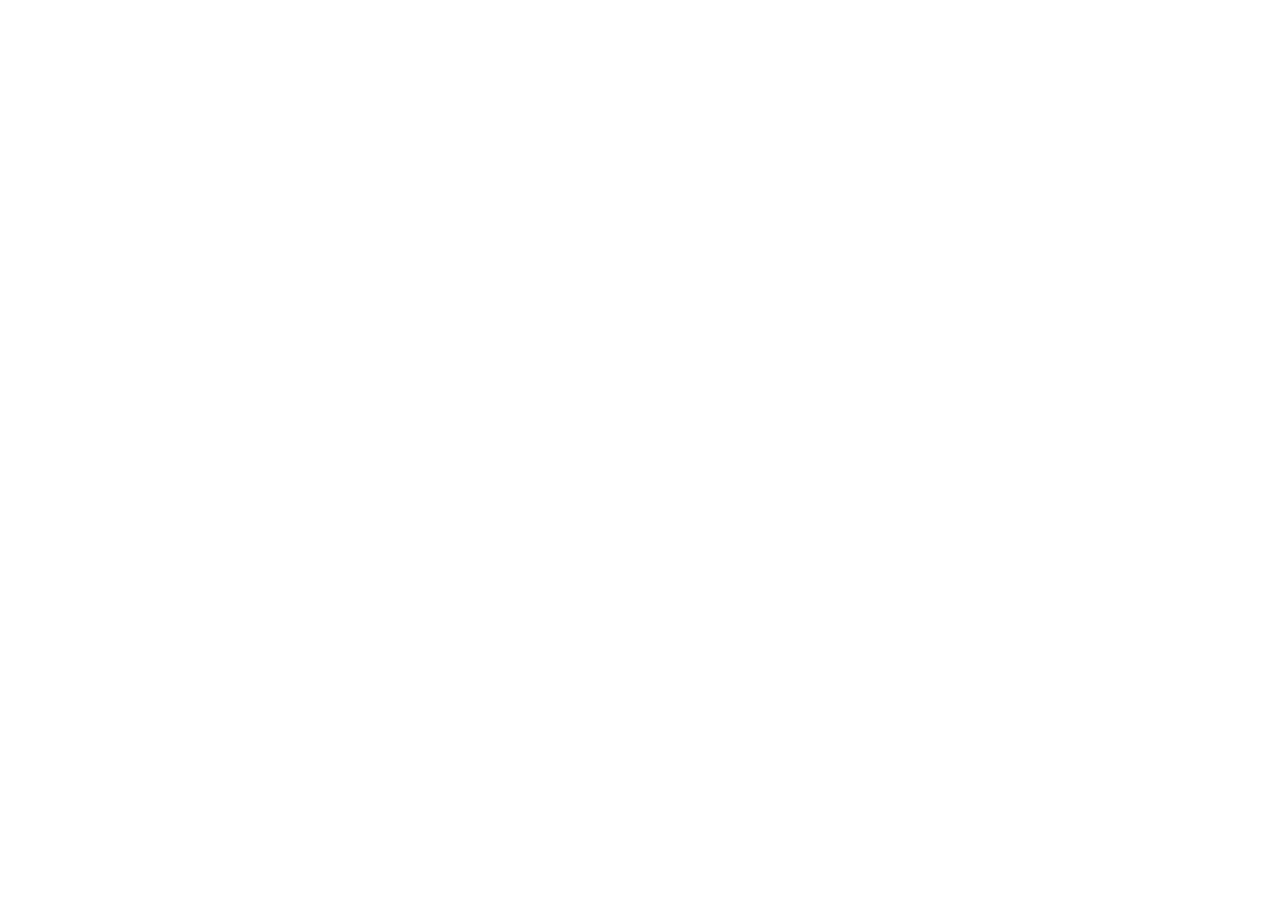
==== Exercises/cart263-E1/index.html @ 0f9216f1 "E1 : added template to new cart263/Exercises folder" ====
<!DOCTYPE html>
<html>
  <head>
    <meta charset="utf-8">
    <meta name="viewport" width=device-width, initial-scale=1.0, maximum-scale=1.0, user-scalable=0>

    <title>CHANGE THIS TITLE IN INDEX.HTML!</title>

    <!-- CSS stylesheet(s) -->
    <link rel="stylesheet" type="text/css" href="css/style.css" />

    <!-- Library script(s) -->
    <script src="js/libraries/p5.min.js"></script>
    <script src="js/libraries/p5.sound.min.js"></script>

    <!-- My script(s) -->
    <script src="js/script.js"></script>
  </head>

  <body>
    <!-- HTML would go here if needed. -->
  </body>

</html>
---- Exercises/cart263-E1/css/style.css ----
/*********************************************

Here is a description of any special CSS used.
In this case it's just padding and margin to 0
and then centring the canvas (and anything else)
using the CSS Grid.

Also hides overflow.

**********************************************/

body {
  padding: 0;
  margin: 0;
  display: grid; /* Set up the grid and justify/align to center */
  justify-content: center;
  align-content: center;
  height: 100vh; /* Body is the height of the viewport */
  overflow: hidden; /* Hide anything that goes off the window size */
}
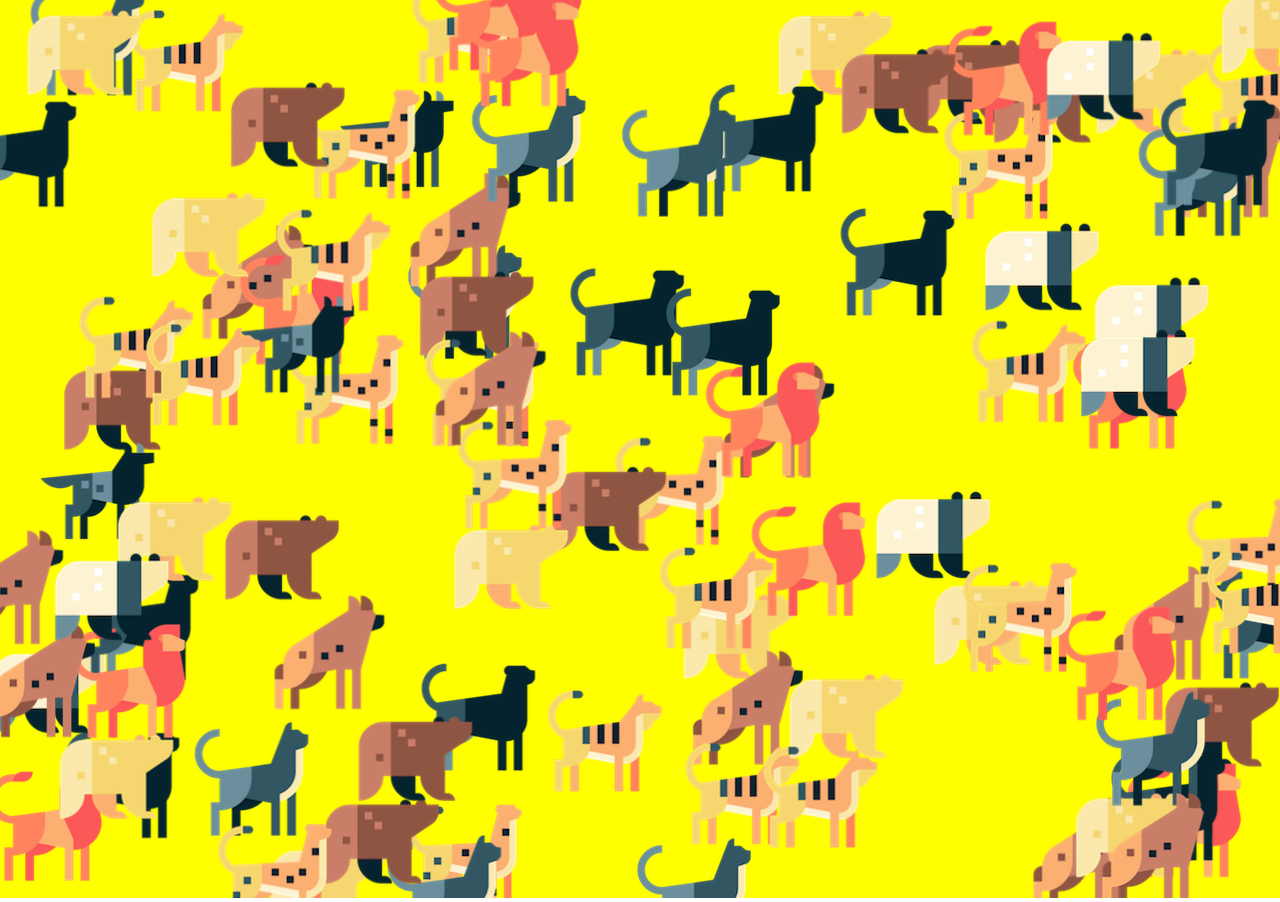
==== commit 61dc5ee2: "E1 : creating sausagedog class" ====
--- a/Exercises/cart263-E1/index.html
+++ b/Exercises/cart263-E1/index.html
@@ -4,7 +4,7 @@
     <meta charset="utf-8">
     <meta name="viewport" width=device-width, initial-scale=1.0, maximum-scale=1.0, user-scalable=0>
 
-    <title>CHANGE THIS TITLE IN INDEX.HTML!</title>
+    <title>Where is Sausage?!</title>
 
     <!-- CSS stylesheet(s) -->
     <link rel="stylesheet" type="text/css" href="css/style.css" />
@@ -14,6 +14,8 @@
     <script src="js/libraries/p5.sound.min.js"></script>
 
     <!-- My script(s) -->
+    <script src="js/Animal.js"></script>
+    <script src="js/SausageDog.js"></script>
     <script src="js/script.js"></script>
   </head>
 
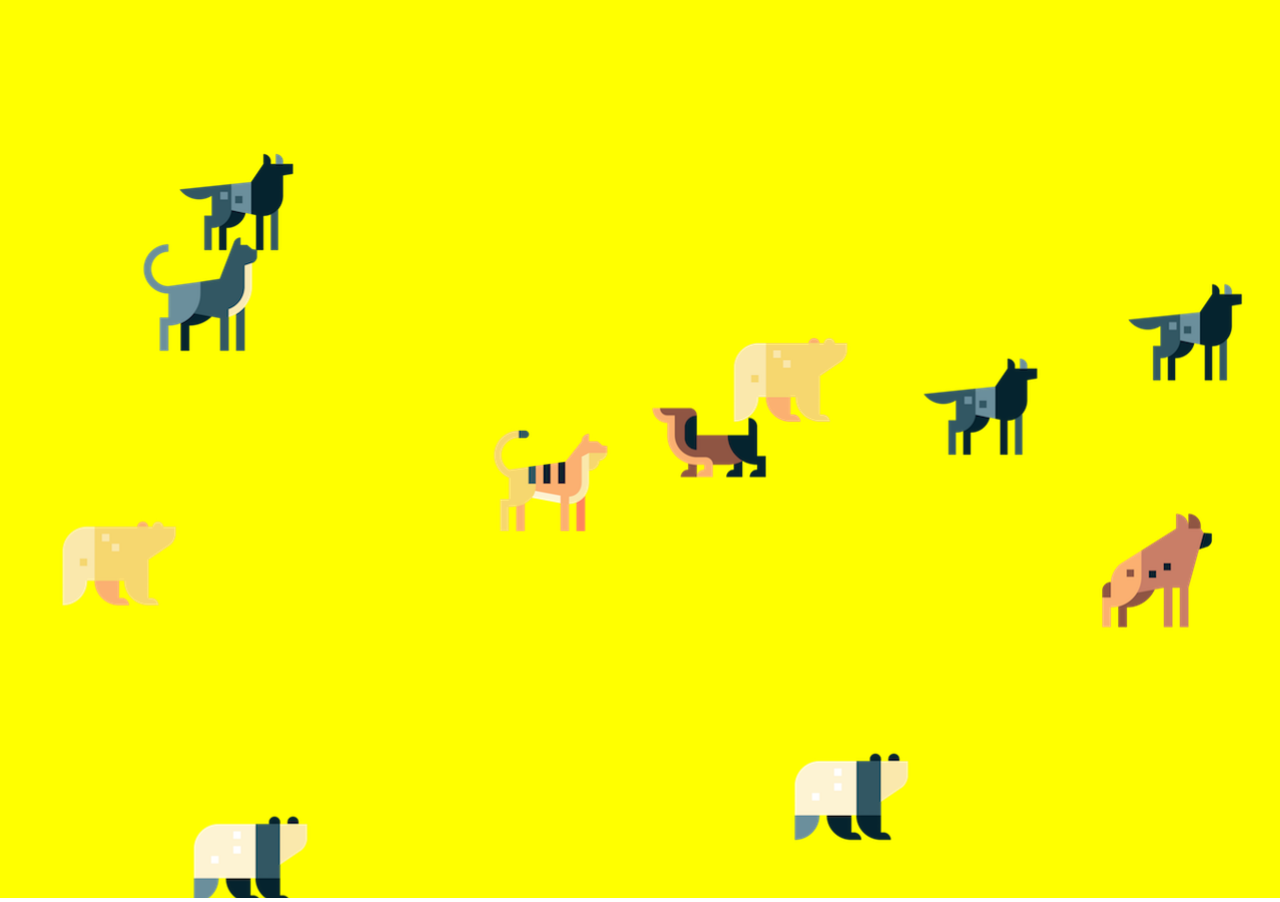
==== commit 0f4ef34f: "E1 : renamed sausage dog class to leftist" ====
--- a/Exercises/cart263-E1/index.html
+++ b/Exercises/cart263-E1/index.html
@@ -15,7 +15,7 @@
 
     <!-- My script(s) -->
     <script src="js/Animal.js"></script>
-    <script src="js/SausageDog.js"></script>
+    <script src="js/Leftist.js"></script>
     <script src="js/script.js"></script>
   </head>
 
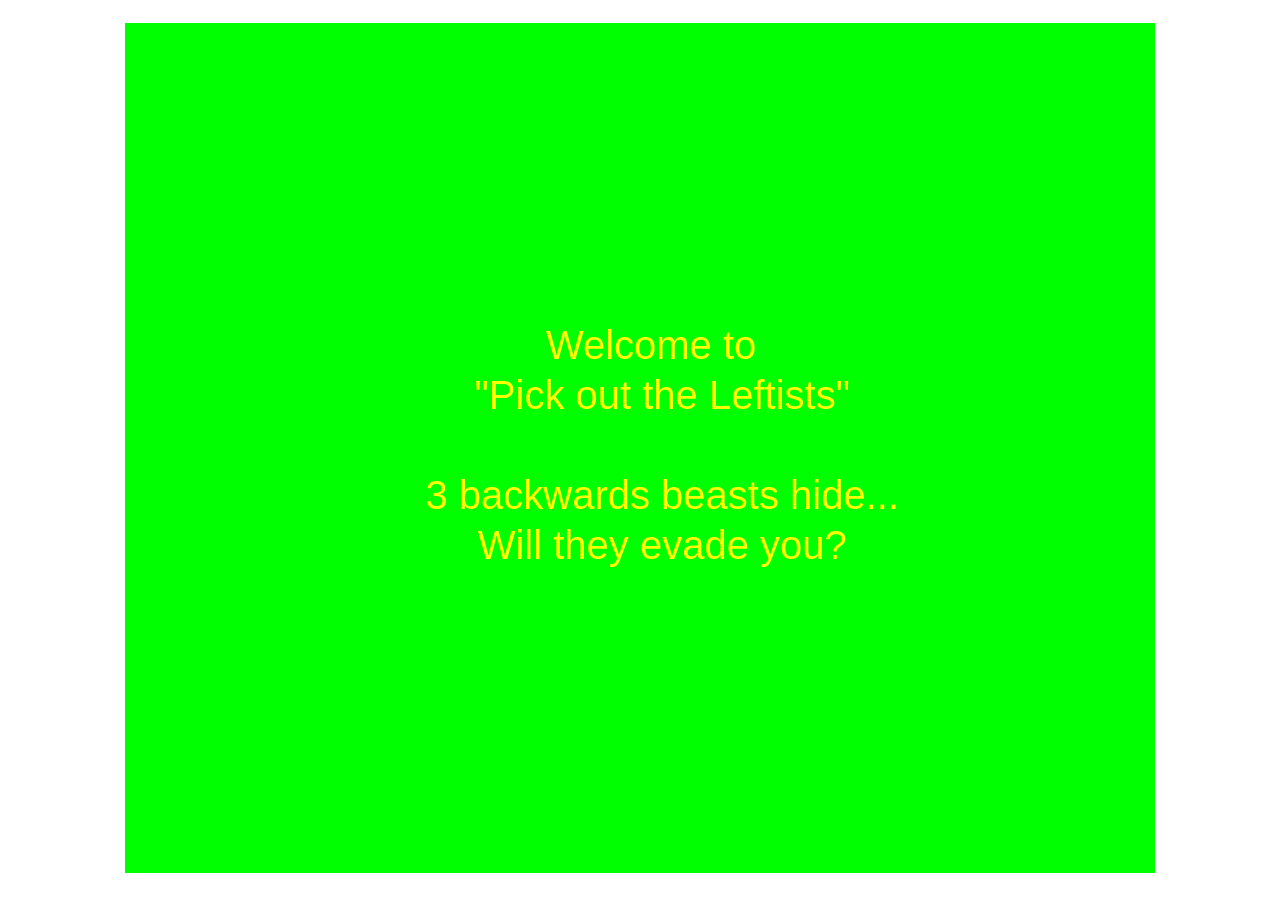
==== commit ed0e4bd3: "E1 : game cleaned and complete!" ====
--- a/Exercises/cart263-E1/index.html
+++ b/Exercises/cart263-E1/index.html
@@ -4,7 +4,7 @@
     <meta charset="utf-8">
     <meta name="viewport" width=device-width, initial-scale=1.0, maximum-scale=1.0, user-scalable=0>
 
-    <title>Where is Sausage?!</title>
+    <title>QUICK Pick Out the Leftists!</title>
 
     <!-- CSS stylesheet(s) -->
     <link rel="stylesheet" type="text/css" href="css/style.css" />
